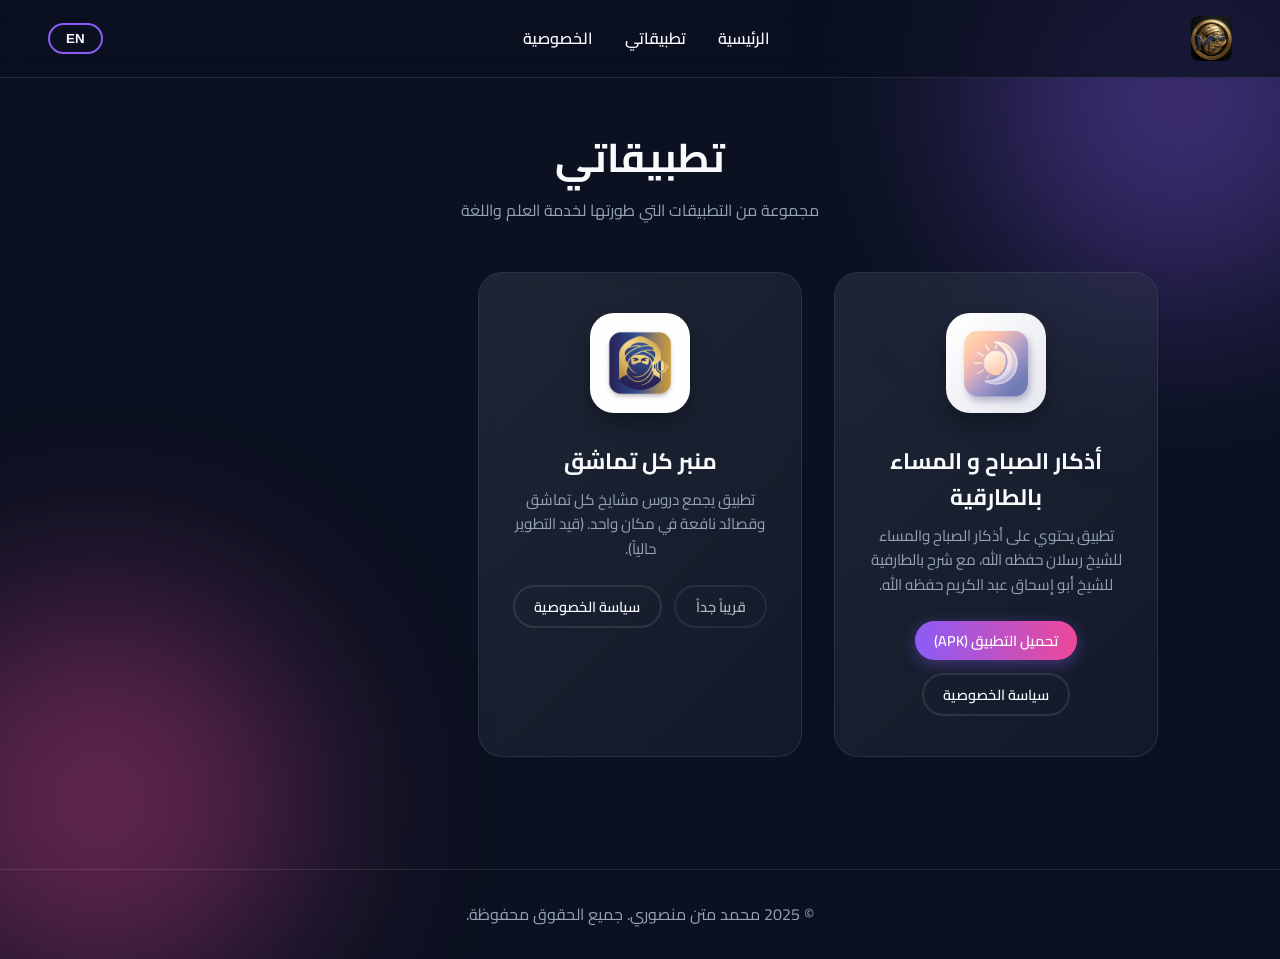
==== apps.html @ 21610032 "Update apps.html" ====
<!DOCTYPE html>
<html lang="ar" dir="rtl">
<head>
  <meta charset="UTF-8">
  <meta name="viewport" content="width=device-width, initial-scale=1.0">
  <title>تطبيقاتي | محمد منصوري</title>
  <link rel="icon" type="image/png" href="logo.png">
  <link rel="stylesheet" href="css/style.css">
</head>
<body>

  <nav class="navbar">
    <a href="index.html" class="logo">
      <img src="logo.png" alt="شعار محمد منصوري" style="height: 45px; width: auto; border-radius: 8px;">
    </a>
    <ul class="nav-links">
      <li><a href="index.html" data-ar="الرئيسية" data-en="Home">الرئيسية</a></li>
      <li><a href="apps.html" data-ar="تطبيقاتي" data-en="My Apps">تطبيقاتي</a></li>
      <li><a href="privacy.html" data-ar="الخصوصية" data-en="Privacy">الخصوصية</a></li>
    </ul>
    <button id="langBtn" class="lang-btn">EN</button>
  </nav>

  <section class="section">
    <h1 class="page-title" data-ar="تطبيقاتي" data-en="My Apps">تطبيقاتي</h1>
    <p class="page-subtitle" data-ar="مجموعة من التطبيقات التي طورتها لخدمة العلم واللغة" data-en="A collection of apps I've built to serve knowledge and language">
      مجموعة من التطبيقات التي طورتها لخدمة العلم واللغة
    </p>

    <div class="apps-grid">

      <!-- التطبيق الأول: أذكار الصباح والمساء -->
      <div class="app-card">
        <img src="athkar.png" alt="أذكار الصباح والمساء" class="app-icon">
        <h3 data-ar="أذكار الصباح و المساء بالطارقية" data-en="Morning & Evening Adhkar (Tarqi)">أذكار الصباح و المساء بالطارقية</h3>
        <p data-ar="تطبيق يحتوي على أذكار الصباح والمساء للشيخ رسلان حفظه الله، مع شرح بالطارفية للشيخ أبو إسحاق عبد الكريم حفظه الله." 
           data-en="App featuring Morning & Evening Adhkar by Sheikh Raslan (may Allah preserve him), with Tarqi explanation by Sheikh Abu Ishaq Abdul Karim (may Allah preserve him).">
           تطبيق يحتوي على أذكار الصباح والمساء للشيخ رسلان حفظه الله، مع شرح بالطارفية للشيخ أبو إسحاق عبد الكريم حفظه الله.
        </p>
        <div class="app-links">
          <!-- ⚠️ ضع رابط تحميل الـ APK هنا بدلاً من علامة # -->
          <a href="https://drive.google.com/file/d/16GM3_fDVfsERmucvInl0demJYRujtEMw/view?usp=sharing" class="btn btn-primary btn-small" data-ar="تحميل التطبيق (APK)" data-en="Download App (APK)">تحميل التطبيق (APK)</a>
          <a href="privacy-app1.html" class="btn btn-outline btn-small" data-ar="سياسة الخصوصية" data-en="Privacy Policy">سياسة الخصوصية</a>
        </div>
      </div>

      <!-- التطبيق الثاني: منبر كل تماشق -->
      <div class="app-card">
        <img src="minbar.png" alt="منبر كل تماشق" class="app-icon">
        <h3 data-ar="منبر كل تماشق" data-en="Minbar Koul Tamasheq">منبر كل تماشق</h3>
        <p data-ar="تطبيق يجمع دروس مشايخ كل تماشق وقصائد نافعة في مكان واحد. (قيد التطوير حالياً)." 
           data-en="An app that gathers lessons from Tamasheq scholars and beneficial poems in one place. (Currently under development).">
           تطبيق يجمع دروس مشايخ كل تماشق وقصائد نافعة في مكان واحد. (قيد التطوير حالياً).
        </p>
        <div class="app-links">
          <span class="btn btn-outline btn-small" style="cursor: not-allowed; opacity: 0.7;" data-ar="قريباً جداً" data-en="Coming Soon">قريباً جداً</span>
          <a href="privacy-app2.html" class="btn btn-outline btn-small" data-ar="سياسة الخصوصية" data-en="Privacy Policy">سياسة الخصوصية</a>
        </div>
      </div>

    </div>
  </section>

  <footer class="footer">
    <p data-ar="© 2025 محمد متن منصوري. جميع الحقوق محفوظة." data-en="© 2025 Mohamed Maten Mansouri. All rights reserved.">© 2025 محمد متن منصوري. جميع الحقوق محفوظة.</p>
  </footer>

  <script src="js/main.js"></script>
</body>
</html>
---- css/style.css ----
@import url('https://fonts.googleapis.com/css2?family=Cairo:wght@400;600;800&family=Outfit:wght@400;600;800&display=swap');

* {
  margin: 0;
  padding: 0;
  box-sizing: border-box;
}

:root {
  --bg-color: #0b1120;
  --text-main: #f8fafc;
  --text-muted: #94a3b8;
  --primary: #8b5cf6;
  --primary-hover: #7c3aed;
  --secondary: #ec4899;
  --card-bg: rgba(30, 41, 59, 0.4);
  --card-border: rgba(255, 255, 255, 0.1);
}

body {
  background-color: var(--bg-color);
  color: var(--text-main);
  font-family: 'Outfit', 'Cairo', sans-serif;
  line-height: 1.6;
  min-height: 100vh;
  overflow-x: hidden;
  position: relative;
}

/* إضاءات الخلفية */
body::before, body::after {
  content: '';
  position: fixed;
  width: 400px;
  height: 400px;
  border-radius: 50%;
  filter: blur(100px);
  z-index: -1;
  opacity: 0.4;
}
body::before {
  top: -100px;
  right: -100px;
  background: var(--primary);
}
body::after {
  bottom: -100px;
  left: -100px;
  background: var(--secondary);
}

/* ===== شريط التنقل (زجاجي) ===== */
.navbar {
  display: flex;
  justify-content: space-between;
  align-items: center;
  padding: 1rem 3rem;
  background: rgba(11, 17, 32, 0.7);
  backdrop-filter: blur(12px);
  -webkit-backdrop-filter: blur(12px);
  border-bottom: 1px solid var(--card-border);
  position: sticky;
  top: 0;
  z-index: 100;
}

.logo {
  display: flex;
  align-items: center;
  text-decoration: none;
}

.nav-links {
  display: flex;
  gap: 2rem;
  list-style: none;
}

.nav-links a {
  text-decoration: none;
  color: var(--text-main);
  font-weight: 600;
  transition: color 0.3s;
  font-family: 'Cairo', sans-serif;
}

.nav-links a:hover {
  color: var(--primary);
}

.lang-btn {
  background: transparent;
  color: var(--text-main);
  border: 2px solid var(--primary);
  padding: 0.4rem 1rem;
  border-radius: 50px;
  cursor: pointer;
  font-weight: 600;
  transition: all 0.3s;
}

.lang-btn:hover {
  background: var(--primary);
  box-shadow: 0 0 15px rgba(139, 92, 246, 0.5);
}

/* ===== القسم الرئيسي ===== */
.hero {
  text-align: center;
  padding: 6rem 2rem;
  max-width: 900px;
  margin: 0 auto;
  animation: fadeIn 1s ease-out;
}

.avatar {
  width: 180px;
  height: 180px;
  object-fit: cover;
  border-radius: 30px;
  background: var(--bg-color);
  border: 4px solid transparent;
  background: linear-gradient(var(--bg-color), var(--bg-color)) padding-box,
              linear-gradient(to right, var(--primary), var(--secondary)) border-box;
  margin-bottom: 2rem;
  box-shadow: 0 0 30px rgba(139, 92, 246, 0.3);
}

.hero h1 {
  font-size: 3rem;
  font-weight: 800;
  margin-bottom: 1rem;
  font-family: 'Cairo', sans-serif;
}

.hero p {
  font-size: 1.2rem;
  color: var(--text-muted);
  margin-bottom: 2.5rem;
  font-family: 'Cairo', sans-serif;
}

.hero-buttons {
  display: flex;
  gap: 1rem;
  justify-content: center;
  flex-wrap: wrap;
}

/* ===== الأزرار ===== */
.btn {
  display: inline-block;
  padding: 0.8rem 2rem;
  border-radius: 50px;
  text-decoration: none;
  font-weight: 600;
  transition: all 0.3s;
  cursor: pointer;
  border: none;
  font-family: 'Cairo', sans-serif;
}

.btn-primary {
  background: linear-gradient(to right, var(--primary), var(--secondary));
  color: white;
  box-shadow: 0 4px 15px rgba(139, 92, 246, 0.4);
}

.btn-primary:hover {
  transform: translateY(-3px) scale(1.05);
  box-shadow: 0 8px 25px rgba(139, 92, 246, 0.6);
}

.btn-outline {
  background: transparent;
  border: 2px solid var(--card-border);
  color: var(--text-main);
}

.btn-outline:hover {
  border-color: var(--primary);
  background: rgba(139, 92, 246, 0.1);
  transform: translateY(-3px);
}

/* ===== الأقسام ===== */
.section {
  max-width: 1100px;
  margin: 0 auto;
  padding: 3rem 2rem;
}

.section h2 {
  font-size: 2.2rem;
  margin-bottom: 1.5rem;
  font-family: 'Cairo', sans-serif;
  background: linear-gradient(to right, #fff, var(--text-muted));
  -webkit-background-clip: text;
  -webkit-text-fill-color: transparent;
}

.about-text {
  font-size: 1.1rem;
  color: var(--text-muted);
  max-width: 800px;
  font-family: 'Cairo', sans-serif;
}

.page-title {
  font-size: 2.5rem;
  margin-bottom: 0.5rem;
  font-family: 'Cairo', sans-serif;
  text-align: center;
}

.page-subtitle {
  color: var(--text-muted);
  text-align: center;
  margin-bottom: 3rem;
  font-family: 'Cairo', sans-serif;
}

/* ===== شبكة التطبيقات (زجاجية) ===== */
.apps-grid {
  display: grid;
  grid-template-columns: repeat(auto-fill, minmax(300px, 1fr));
  gap: 2rem;
}

.app-card {
  background: var(--card-bg);
  backdrop-filter: blur(10px);
  -webkit-backdrop-filter: blur(10px);
  border: 1px solid var(--card-border);
  border-radius: 24px;
  padding: 2.5rem 2rem;
  text-align: center;
  transition: all 0.4s ease;
  position: relative;
  overflow: hidden;
}

.app-card::before {
  content: "";
  position: absolute;
  top: 0; left: 0; width: 100%; height: 100%;
  background: linear-gradient(135deg, rgba(255,255,255,0.05) 0%, rgba(255,255,255,0) 100%);
  z-index: 0;
}

.app-card:hover {
  transform: translateY(-10px);
  border-color: var(--primary);
  box-shadow: 0 20px 40px rgba(0, 0, 0, 0.4), 0 0 20px rgba(139, 92, 246, 0.2);
}

.app-icon {
  width: 100px;
  height: 100px;
  border-radius: 24px;
  object-fit: cover;
  margin-bottom: 1.5rem;
  z-index: 1;
  position: relative;
  box-shadow: 0 10px 20px rgba(0,0,0,0.3);
}

.app-card h3 {
  font-size: 1.4rem;
  margin-bottom: 0.5rem;
  z-index: 1;
  position: relative;
  font-family: 'Cairo', sans-serif;
}

.app-card p {
  color: var(--text-muted);
  margin-bottom: 1.5rem;
  font-size: 0.95rem;
  z-index: 1;
  position: relative;
  font-family: 'Cairo', sans-serif;
}

.app-links {
  display: flex;
  gap: 0.8rem;
  justify-content: center;
  flex-wrap: wrap;
  z-index: 1;
  position: relative;
}

.btn-small {
  padding: 0.5rem 1.2rem;
  font-size: 0.9rem;
}

/* ===== محتوى الخصوصية ===== */
.privacy-content {
  background: var(--card-bg);
  backdrop-filter: blur(10px);
  padding: 3rem;
  border-radius: 24px;
  border: 1px solid var(--card-border);
  font-family: 'Cairo', sans-serif;
}

.privacy-content h3 {
  color: var(--primary);
  margin: 2rem 0 0.8rem;
  font-size: 1.3rem;
}

.privacy-content p {
  color: var(--text-muted);
  margin-bottom: 1rem;
}

.privacy-content a {
  color: var(--secondary);
  text-decoration: none;
}

.privacy-content a:hover {
  text-decoration: underline;
}

/* ===== الفوتر ===== */
.footer {
  text-align: center;
  padding: 2rem;
  color: var(--text-muted);
  border-top: 1px solid var(--card-border);
  margin-top: 4rem;
  font-family: 'Cairo', sans-serif;
}

@keyframes fadeIn {
  from { opacity: 0; transform: translateY(20px); }
  to { opacity: 1; transform: translateY(0); }
}

/* ===== الجوال ===== */
@media (max-width: 768px) {
  .navbar {
    padding: 1rem;
    flex-wrap: wrap;
    gap: 1rem;
  }
  .hero h1 {
    font-size: 2.2rem;
  }
  .section {
    padding: 2rem 1rem;
  }
  .privacy-content {
    padding: 1.5rem;
  }
}
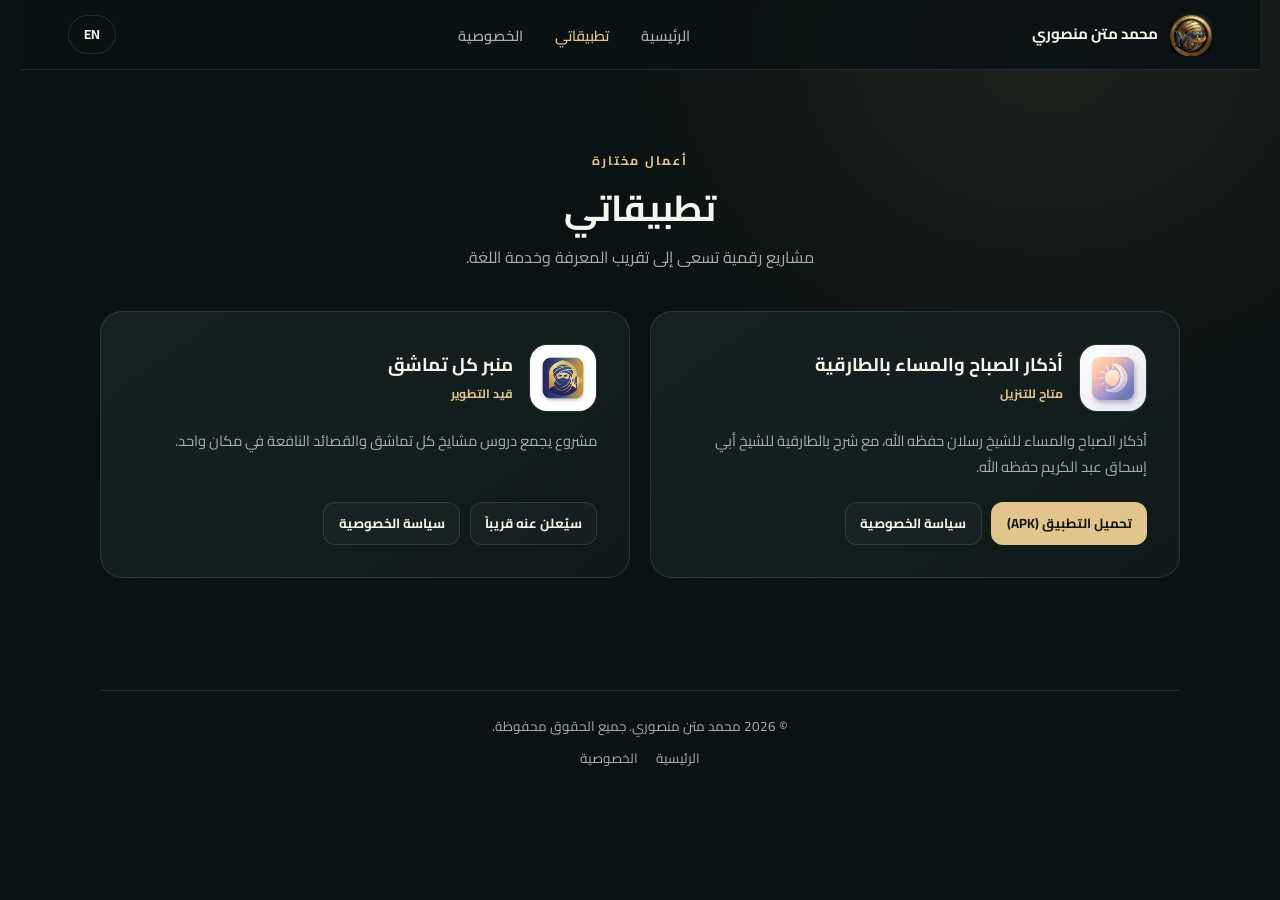
==== commit 176440b7: "Polish personal portfolio site" ====
--- a/apps.html
+++ b/apps.html
@@ -2,69 +2,65 @@
 <html lang="ar" dir="rtl">
 <head>
   <meta charset="UTF-8">
-  <meta name="viewport" content="width=device-width, initial-scale=1.0">
-  <title>تطبيقاتي | محمد منصوري</title>
+  <meta name="viewport" content="width=device-width, initial-scale=1">
+  <meta name="theme-color" content="#0b1213">
+  <meta name="description" content="تعرّف على تطبيقات محمد متن منصوري لخدمة اللغة الطارقية والعلوم الشرعية.">
+  <title data-ar="تطبيقاتي | محمد متن منصوري" data-en="My apps | Mohamed Maten Mansouri">تطبيقاتي | محمد متن منصوري</title>
   <link rel="icon" type="image/png" href="logo.png">
   <link rel="stylesheet" href="css/style.css">
 </head>
 <body>
-
-  <nav class="navbar">
-    <a href="index.html" class="logo">
-      <img src="logo.png" alt="شعار محمد منصوري" style="height: 45px; width: auto; border-radius: 8px;">
-    </a>
+  <a class="skip-link" href="#main" data-ar="انتقل إلى المحتوى" data-en="Skip to content">انتقل إلى المحتوى</a>
+  <nav class="navbar" aria-label="التنقل الرئيسي" data-ar-label="التنقل الرئيسي" data-en-label="Main navigation">
+    <a href="index.html" class="logo" aria-label="محمد متن منصوري — الرئيسية"><img src="logo.png" alt=""><span class="brand-name">محمد متن منصوري</span></a>
     <ul class="nav-links">
       <li><a href="index.html" data-ar="الرئيسية" data-en="Home">الرئيسية</a></li>
-      <li><a href="apps.html" data-ar="تطبيقاتي" data-en="My Apps">تطبيقاتي</a></li>
+      <li><a href="apps.html" aria-current="page" data-ar="تطبيقاتي" data-en="My apps">تطبيقاتي</a></li>
       <li><a href="privacy.html" data-ar="الخصوصية" data-en="Privacy">الخصوصية</a></li>
     </ul>
-    <button id="langBtn" class="lang-btn">EN</button>
+    <button id="langBtn" class="lang-btn" type="button" aria-label="Switch language">EN</button>
   </nav>
-
-  <section class="section">
-    <h1 class="page-title" data-ar="تطبيقاتي" data-en="My Apps">تطبيقاتي</h1>
-    <p class="page-subtitle" data-ar="مجموعة من التطبيقات التي طورتها لخدمة العلم واللغة" data-en="A collection of apps I've built to serve knowledge and language">
-      مجموعة من التطبيقات التي طورتها لخدمة العلم واللغة
-    </p>
+  <main id="main" class="section section-top">
+    <p class="eyebrow centered" data-ar="أعمال مختارة" data-en="Selected work">أعمال مختارة</p>
+    <h1 class="page-title" data-ar="تطبيقاتي" data-en="My apps">تطبيقاتي</h1>
+    <p class="page-subtitle" data-ar="مشاريع رقمية تسعى إلى تقريب المعرفة وخدمة اللغة." data-en="Digital projects bringing knowledge closer and serving language.">مشاريع رقمية تسعى إلى تقريب المعرفة وخدمة اللغة.</p>
 
     <div class="apps-grid">
+      <article class="app-card">
+        <div class="app-card-top">
+          <img src="athkar.png" alt="" class="app-icon">
+          <div>
+            <h2 data-ar="أذكار الصباح والمساء بالطارقية" data-en="Morning & evening adhkar in Tamasheq">أذكار الصباح والمساء بالطارقية</h2>
+            <span class="app-status" data-ar="متاح للتنزيل" data-en="Available to download">متاح للتنزيل</span>
+          </div>
+        </div>
+        <p data-ar="أذكار الصباح والمساء للشيخ رسلان حفظه الله، مع شرح بالطارقية للشيخ أبي إسحاق عبد الكريم حفظه الله." data-en="Morning and evening adhkar by Sheikh Raslan, with a Tamasheq explanation by Sheikh Abu Ishaq Abdul Karim.">أذكار الصباح والمساء للشيخ رسلان حفظه الله، مع شرح بالطارقية للشيخ أبي إسحاق عبد الكريم حفظه الله.</p>
+        <div class="app-links">
+          <a href="https://drive.google.com/file/d/16GM3_fDVfsERmucvInl0demJYRujtEMw/view?usp=sharing" target="_blank" rel="noopener noreferrer" class="btn btn-primary btn-small" data-ar="تحميل التطبيق (APK)" data-en="Download app (APK)">تحميل التطبيق (APK)</a>
+          <a href="privacy.html" class="btn btn-outline btn-small" data-ar="سياسة الخصوصية" data-en="Privacy policy">سياسة الخصوصية</a>
+        </div>
+      </article>
 
-      <!-- التطبيق الأول: أذكار الصباح والمساء -->
-      <div class="app-card">
-        <img src="athkar.png" alt="أذكار الصباح والمساء" class="app-icon">
-        <h3 data-ar="أذكار الصباح و المساء بالطارقية" data-en="Morning & Evening Adhkar (Tarqi)">أذكار الصباح و المساء بالطارقية</h3>
-        <p data-ar="تطبيق يحتوي على أذكار الصباح والمساء للشيخ رسلان حفظه الله، مع شرح بالطارفية للشيخ أبو إسحاق عبد الكريم حفظه الله." 
-           data-en="App featuring Morning & Evening Adhkar by Sheikh Raslan (may Allah preserve him), with Tarqi explanation by Sheikh Abu Ishaq Abdul Karim (may Allah preserve him).">
-           تطبيق يحتوي على أذكار الصباح والمساء للشيخ رسلان حفظه الله، مع شرح بالطارفية للشيخ أبو إسحاق عبد الكريم حفظه الله.
-        </p>
+      <article class="app-card">
+        <div class="app-card-top">
+          <img src="minbar.png" alt="" class="app-icon">
+          <div>
+            <h2 data-ar="منبر كل تماشق" data-en="Minbar Koul Tamasheq">منبر كل تماشق</h2>
+            <span class="app-status" data-ar="قيد التطوير" data-en="In development">قيد التطوير</span>
+          </div>
+        </div>
+        <p data-ar="مشروع يجمع دروس مشايخ كل تماشق والقصائد النافعة في مكان واحد." data-en="A project bringing together lessons from Tamasheq scholars and beneficial poetry in one place.">مشروع يجمع دروس مشايخ كل تماشق والقصائد النافعة في مكان واحد.</p>
         <div class="app-links">
-          <!-- ⚠️ ضع رابط تحميل الـ APK هنا بدلاً من علامة # -->
-          <a href="https://drive.google.com/file/d/16GM3_fDVfsERmucvInl0demJYRujtEMw/view?usp=sharing" class="btn btn-primary btn-small" data-ar="تحميل التطبيق (APK)" data-en="Download App (APK)">تحميل التطبيق (APK)</a>
-          <a href="privacy-app1.html" class="btn btn-outline btn-small" data-ar="سياسة الخصوصية" data-en="Privacy Policy">سياسة الخصوصية</a>
+          <span class="btn btn-outline btn-small" aria-disabled="true" data-ar="سيُعلن عنه قريباً" data-en="Coming soon">سيُعلن عنه قريباً</span>
+          <a href="privacy.html" class="btn btn-outline btn-small" data-ar="سياسة الخصوصية" data-en="Privacy policy">سياسة الخصوصية</a>
         </div>
-      </div>
-
-      <!-- التطبيق الثاني: منبر كل تماشق -->
-      <div class="app-card">
-        <img src="minbar.png" alt="منبر كل تماشق" class="app-icon">
-        <h3 data-ar="منبر كل تماشق" data-en="Minbar Koul Tamasheq">منبر كل تماشق</h3>
-        <p data-ar="تطبيق يجمع دروس مشايخ كل تماشق وقصائد نافعة في مكان واحد. (قيد التطوير حالياً)." 
-           data-en="An app that gathers lessons from Tamasheq scholars and beneficial poems in one place. (Currently under development).">
-           تطبيق يجمع دروس مشايخ كل تماشق وقصائد نافعة في مكان واحد. (قيد التطوير حالياً).
-        </p>
-        <div class="app-links">
-          <span class="btn btn-outline btn-small" style="cursor: not-allowed; opacity: 0.7;" data-ar="قريباً جداً" data-en="Coming Soon">قريباً جداً</span>
-          <a href="privacy-app2.html" class="btn btn-outline btn-small" data-ar="سياسة الخصوصية" data-en="Privacy Policy">سياسة الخصوصية</a>
-        </div>
-      </div>
-
+      </article>
     </div>
-  </section>
-
+  </main>
   <footer class="footer">
-    <p data-ar="© 2025 محمد متن منصوري. جميع الحقوق محفوظة." data-en="© 2025 Mohamed Maten Mansouri. All rights reserved.">© 2025 محمد متن منصوري. جميع الحقوق محفوظة.</p>
+    <p>© <span class="current-year">2026</span> <span data-ar="محمد متن منصوري. جميع الحقوق محفوظة." data-en="Mohamed Maten Mansouri. All rights reserved.">محمد متن منصوري. جميع الحقوق محفوظة.</span></p>
+    <div class="footer-links"><a href="index.html" data-ar="الرئيسية" data-en="Home">الرئيسية</a><a href="privacy.html" data-ar="الخصوصية" data-en="Privacy">الخصوصية</a></div>
   </footer>
-
   <script src="js/main.js"></script>
 </body>
 </html>
--- a/css/style.css
+++ b/css/style.css
@@ -1,360 +1,111 @@
-@import url('https://fonts.googleapis.com/css2?family=Cairo:wght@400;600;800&family=Outfit:wght@400;600;800&display=swap');
+@import url('https://fonts.googleapis.com/css2?family=Cairo:wght@400;500;600;700;800&family=Outfit:wght@400;500;600;700;800&display=swap');
 
-* {
-  margin: 0;
-  padding: 0;
-  box-sizing: border-box;
+:root {
+  color-scheme: dark;
+  --bg: #0b1213;
+  --surface: #111b1b;
+  --surface-raised: #172322;
+  --text: #f4f5ed;
+  --muted: #a2b2ad;
+  --accent: #c5a56a;
+  --accent-light: #e2c58e;
+  --line: rgba(222, 232, 222, .12);
+  --content: 1080px;
+  --radius: 22px;
 }
 
-:root {
-  --bg-color: #0b1120;
-  --text-main: #f8fafc;
-  --text-muted: #94a3b8;
-  --primary: #8b5cf6;
-  --primary-hover: #7c3aed;
-  --secondary: #ec4899;
-  --card-bg: rgba(30, 41, 59, 0.4);
-  --card-border: rgba(255, 255, 255, 0.1);
+* { box-sizing: border-box; }
+html { scroll-behavior: smooth; scroll-padding-top: 100px; }
+body {
+  margin: 0;
+  min-height: 100vh;
+  color: var(--text);
+  background: radial-gradient(ellipse at 82% 6%, rgba(197,165,106,.10), transparent 29rem), var(--bg);
+  font-family: 'Outfit', 'Cairo', sans-serif;
+  line-height: 1.75;
+  -webkit-font-smoothing: antialiased;
 }
+body:lang(ar) { font-family: 'Cairo', 'Outfit', sans-serif; }
+a { color: inherit; }
+a:focus-visible, button:focus-visible { outline: 3px solid var(--accent-light); outline-offset: 4px; }
+.skip-link { position: absolute; inset-block-start: -100px; inset-inline-start: 1rem; z-index: 200; padding: .7rem 1rem; background: var(--accent); color: #111; border-radius: 8px; }
+.skip-link:focus { inset-block-start: 1rem; }
 
-body {
-  background-color: var(--bg-color);
-  color: var(--text-main);
-  font-family: 'Outfit', 'Cairo', sans-serif;
-  line-height: 1.6;
-  min-height: 100vh;
-  overflow-x: hidden;
-  position: relative;
+.navbar {
+  position: sticky; inset-block-start: 0; z-index: 100;
+  display: flex; align-items: center; justify-content: space-between; gap: 1.5rem;
+  max-width: 1240px; margin: 0 auto; padding: .85rem clamp(1rem, 4vw, 3rem);
+  background: rgba(11,18,19,.88); border-bottom: 1px solid var(--line);
+  backdrop-filter: blur(18px); -webkit-backdrop-filter: blur(18px);
 }
+.logo { display: inline-flex; align-items: center; gap: .75rem; text-decoration: none; min-width: max-content; }
+.logo img { width: 42px; height: 42px; object-fit: cover; border-radius: 12px; }
+.brand-name { font-size: .94rem; font-weight: 700; line-height: 1.35; }
+.nav-links { display: flex; align-items: center; gap: clamp(.65rem, 2.5vw, 2rem); padding: 0; margin: 0; list-style: none; }
+.nav-links a { color: var(--muted); font-size: .91rem; font-weight: 600; text-decoration: none; transition: color .2s ease; }
+.nav-links a:hover, .nav-links a[aria-current="page"] { color: var(--accent-light); }
+.lang-btn { flex: 0 0 auto; min-width: 48px; padding: .45rem .8rem; border: 1px solid var(--line); border-radius: 999px; color: var(--text); background: transparent; font: inherit; font-size: .82rem; font-weight: 700; cursor: pointer; transition: border-color .2s, background .2s; }
+.lang-btn:hover { border-color: var(--accent); background: rgba(197,165,106,.1); }
 
-/* إضاءات الخلفية */
-body::before, body::after {
-  content: '';
-  position: fixed;
-  width: 400px;
-  height: 400px;
-  border-radius: 50%;
-  filter: blur(100px);
-  z-index: -1;
-  opacity: 0.4;
+.hero { position: relative; max-width: var(--content); min-height: 570px; margin: auto; padding: clamp(5rem, 11vw, 8.5rem) 1.5rem 5rem; text-align: center; display: flex; flex-direction: column; align-items: center; justify-content: center; animation: rise-in .7s ease both; }
+.hero::before { content: ''; position: absolute; inset: 13% 20% auto; height: 300px; z-index: -1; background: radial-gradient(ellipse, rgba(197,165,106,.12), transparent 68%); pointer-events: none; }
+.avatar { width: 116px; height: 116px; object-fit: cover; border: 1px solid rgba(226,197,142,.5); border-radius: 32px; box-shadow: 0 16px 50px rgba(0,0,0,.3); margin-bottom: 1.6rem; }
+.eyebrow { margin: 0 0 .65rem; color: var(--accent-light); font-size: .78rem; font-weight: 700; letter-spacing: .16em; text-transform: uppercase; }
+.centered { text-align: center; }
+.hero h1 { max-width: 850px; margin: 0; font-family: 'Cairo', sans-serif; font-size: clamp(2.1rem, 5.4vw, 4.2rem); line-height: 1.35; letter-spacing: -.035em; }
+.hero > p:not(.eyebrow) { max-width: 650px; margin: 1rem auto 0; color: var(--muted); font-size: clamp(1rem, 2vw, 1.16rem); }
+.hero-buttons { display: flex; justify-content: center; flex-wrap: wrap; gap: .8rem; margin-top: 2rem; }
+.btn { display: inline-flex; min-height: 48px; align-items: center; justify-content: center; gap: .5rem; padding: .7rem 1.25rem; border: 1px solid transparent; border-radius: 12px; font-family: inherit; font-size: .92rem; font-weight: 700; text-decoration: none; transition: transform .2s ease, background .2s ease, border-color .2s ease; }
+.btn:hover { transform: translateY(-2px); }
+.btn-primary { color: #151612; background: var(--accent-light); }
+.btn-primary:hover { background: #efd9aa; }
+.btn-outline { color: var(--text); border-color: var(--line); background: rgba(255,255,255,.025); }
+.btn-outline:hover { border-color: rgba(226,197,142,.55); background: rgba(197,165,106,.08); }
+.btn-small { min-height: 42px; padding: .55rem .9rem; font-size: .83rem; }
+
+.section { width: min(100% - 3rem, var(--content)); margin: 0 auto; padding: 3rem 0; }
+.section-heading { margin-bottom: 1.5rem; }
+.section h2, .page-title { margin: 0; font-family: 'Cairo', sans-serif; font-size: clamp(1.65rem, 3vw, 2.25rem); line-height: 1.45; }
+.section-intro, .page-subtitle { max-width: 650px; margin: .45rem 0 0; color: var(--muted); }
+.about-panel { display: grid; grid-template-columns: minmax(0, 1.6fr) minmax(220px, .8fr); gap: 2rem; align-items: center; padding: clamp(1.5rem, 4vw, 2.5rem); border: 1px solid var(--line); border-radius: var(--radius); background: linear-gradient(130deg, rgba(23,35,34,.95), rgba(17,27,27,.78)); }
+.about-text { margin: 0; color: var(--muted); font-size: 1rem; }
+.about-note { padding-inline-start: 1.1rem; border-inline-start: 2px solid var(--accent); color: var(--text); font-size: .94rem; }
+.social-link { margin-top: 1.25rem; }
+.section-top { padding-top: clamp(3rem, 7vw, 5rem); }
+.page-title { text-align: center; }
+.page-subtitle { margin: .55rem auto 2.5rem; text-align: center; }
+.apps-grid { display: grid; grid-template-columns: repeat(2, minmax(0, 1fr)); gap: 1.2rem; }
+.app-card { position: relative; display: flex; flex-direction: column; align-items: flex-start; padding: clamp(1.4rem, 3vw, 2rem); border: 1px solid var(--line); border-radius: var(--radius); background: linear-gradient(145deg, rgba(23,35,34,.95), rgba(17,27,27,.9)); transition: transform .25s ease, border-color .25s ease, box-shadow .25s ease; }
+.app-card:hover { transform: translateY(-4px); border-color: rgba(226,197,142,.42); box-shadow: 0 20px 55px rgba(0,0,0,.2); }
+.app-card-top { display: flex; align-items: center; gap: 1rem; margin-bottom: 1rem; }
+.app-icon { width: 68px; height: 68px; flex: 0 0 auto; border: 1px solid var(--line); border-radius: 18px; object-fit: cover; }
+.app-card h2 { margin: 0; font-family: 'Cairo', sans-serif; font-size: 1.15rem; line-height: 1.5; }
+.app-status { display: inline-block; margin-top: .3rem; color: var(--accent-light); font-size: .76rem; font-weight: 700; }
+.app-card > p { flex: 1; margin: 0 0 1.4rem; color: var(--muted); font-size: .92rem; }
+.app-links { display: flex; flex-wrap: wrap; gap: .6rem; }
+
+.privacy-content { padding: clamp(1.5rem, 4vw, 2.5rem); border: 1px solid var(--line); border-radius: var(--radius); background: var(--surface); }
+.privacy-content h2 { margin: 1.8rem 0 .35rem; color: var(--accent-light); font-family: 'Cairo', sans-serif; font-size: 1.12rem; }
+.privacy-content h2:first-child { margin-top: 0; }
+.privacy-content p { margin: 0 0 .8rem; color: var(--muted); }
+.privacy-content a { color: var(--accent-light); text-underline-offset: 3px; }
+.footer { width: min(100% - 3rem, var(--content)); margin: 4rem auto 0; padding: 1.5rem 0 2rem; border-top: 1px solid var(--line); color: var(--muted); text-align: center; font-size: .84rem; }
+.footer p { margin: 0; }
+.footer-links { display: flex; justify-content: center; gap: 1.1rem; margin-top: .5rem; }
+.footer-links a { color: var(--muted); text-decoration: none; }
+.footer-links a:hover { color: var(--accent-light); }
+
+@keyframes rise-in { from { opacity: 0; transform: translateY(12px); } to { opacity: 1; transform: translateY(0); } }
+@media (max-width: 700px) {
+  .navbar { flex-wrap: wrap; gap: .6rem; padding: .75rem 1rem; }
+  .brand-name { display: none; }
+  .nav-links { order: 3; width: 100%; justify-content: center; gap: clamp(1rem, 7vw, 2.2rem); padding-top: .45rem; }
+  .nav-links a { font-size: .86rem; }
+  .hero { min-height: 0; padding: 4rem 1.25rem 3rem; }
+  .avatar { width: 96px; height: 96px; border-radius: 26px; }
+  .section { width: min(100% - 2rem, var(--content)); padding: 2.5rem 0; }
+  .about-panel { grid-template-columns: 1fr; gap: 1.1rem; }
+  .apps-grid { grid-template-columns: 1fr; }
+  .footer { width: min(100% - 2rem, var(--content)); }
 }
-body::before {
-  top: -100px;
-  right: -100px;
-  background: var(--primary);
-}
-body::after {
-  bottom: -100px;
-  left: -100px;
-  background: var(--secondary);
-}
-
-/* ===== شريط التنقل (زجاجي) ===== */
-.navbar {
-  display: flex;
-  justify-content: space-between;
-  align-items: center;
-  padding: 1rem 3rem;
-  background: rgba(11, 17, 32, 0.7);
-  backdrop-filter: blur(12px);
-  -webkit-backdrop-filter: blur(12px);
-  border-bottom: 1px solid var(--card-border);
-  position: sticky;
-  top: 0;
-  z-index: 100;
-}
-
-.logo {
-  display: flex;
-  align-items: center;
-  text-decoration: none;
-}
-
-.nav-links {
-  display: flex;
-  gap: 2rem;
-  list-style: none;
-}
-
-.nav-links a {
-  text-decoration: none;
-  color: var(--text-main);
-  font-weight: 600;
-  transition: color 0.3s;
-  font-family: 'Cairo', sans-serif;
-}
-
-.nav-links a:hover {
-  color: var(--primary);
-}
-
-.lang-btn {
-  background: transparent;
-  color: var(--text-main);
-  border: 2px solid var(--primary);
-  padding: 0.4rem 1rem;
-  border-radius: 50px;
-  cursor: pointer;
-  font-weight: 600;
-  transition: all 0.3s;
-}
-
-.lang-btn:hover {
-  background: var(--primary);
-  box-shadow: 0 0 15px rgba(139, 92, 246, 0.5);
-}
-
-/* ===== القسم الرئيسي ===== */
-.hero {
-  text-align: center;
-  padding: 6rem 2rem;
-  max-width: 900px;
-  margin: 0 auto;
-  animation: fadeIn 1s ease-out;
-}
-
-.avatar {
-  width: 180px;
-  height: 180px;
-  object-fit: cover;
-  border-radius: 30px;
-  background: var(--bg-color);
-  border: 4px solid transparent;
-  background: linear-gradient(var(--bg-color), var(--bg-color)) padding-box,
-              linear-gradient(to right, var(--primary), var(--secondary)) border-box;
-  margin-bottom: 2rem;
-  box-shadow: 0 0 30px rgba(139, 92, 246, 0.3);
-}
-
-.hero h1 {
-  font-size: 3rem;
-  font-weight: 800;
-  margin-bottom: 1rem;
-  font-family: 'Cairo', sans-serif;
-}
-
-.hero p {
-  font-size: 1.2rem;
-  color: var(--text-muted);
-  margin-bottom: 2.5rem;
-  font-family: 'Cairo', sans-serif;
-}
-
-.hero-buttons {
-  display: flex;
-  gap: 1rem;
-  justify-content: center;
-  flex-wrap: wrap;
-}
-
-/* ===== الأزرار ===== */
-.btn {
-  display: inline-block;
-  padding: 0.8rem 2rem;
-  border-radius: 50px;
-  text-decoration: none;
-  font-weight: 600;
-  transition: all 0.3s;
-  cursor: pointer;
-  border: none;
-  font-family: 'Cairo', sans-serif;
-}
-
-.btn-primary {
-  background: linear-gradient(to right, var(--primary), var(--secondary));
-  color: white;
-  box-shadow: 0 4px 15px rgba(139, 92, 246, 0.4);
-}
-
-.btn-primary:hover {
-  transform: translateY(-3px) scale(1.05);
-  box-shadow: 0 8px 25px rgba(139, 92, 246, 0.6);
-}
-
-.btn-outline {
-  background: transparent;
-  border: 2px solid var(--card-border);
-  color: var(--text-main);
-}
-
-.btn-outline:hover {
-  border-color: var(--primary);
-  background: rgba(139, 92, 246, 0.1);
-  transform: translateY(-3px);
-}
-
-/* ===== الأقسام ===== */
-.section {
-  max-width: 1100px;
-  margin: 0 auto;
-  padding: 3rem 2rem;
-}
-
-.section h2 {
-  font-size: 2.2rem;
-  margin-bottom: 1.5rem;
-  font-family: 'Cairo', sans-serif;
-  background: linear-gradient(to right, #fff, var(--text-muted));
-  -webkit-background-clip: text;
-  -webkit-text-fill-color: transparent;
-}
-
-.about-text {
-  font-size: 1.1rem;
-  color: var(--text-muted);
-  max-width: 800px;
-  font-family: 'Cairo', sans-serif;
-}
-
-.page-title {
-  font-size: 2.5rem;
-  margin-bottom: 0.5rem;
-  font-family: 'Cairo', sans-serif;
-  text-align: center;
-}
-
-.page-subtitle {
-  color: var(--text-muted);
-  text-align: center;
-  margin-bottom: 3rem;
-  font-family: 'Cairo', sans-serif;
-}
-
-/* ===== شبكة التطبيقات (زجاجية) ===== */
-.apps-grid {
-  display: grid;
-  grid-template-columns: repeat(auto-fill, minmax(300px, 1fr));
-  gap: 2rem;
-}
-
-.app-card {
-  background: var(--card-bg);
-  backdrop-filter: blur(10px);
-  -webkit-backdrop-filter: blur(10px);
-  border: 1px solid var(--card-border);
-  border-radius: 24px;
-  padding: 2.5rem 2rem;
-  text-align: center;
-  transition: all 0.4s ease;
-  position: relative;
-  overflow: hidden;
-}
-
-.app-card::before {
-  content: "";
-  position: absolute;
-  top: 0; left: 0; width: 100%; height: 100%;
-  background: linear-gradient(135deg, rgba(255,255,255,0.05) 0%, rgba(255,255,255,0) 100%);
-  z-index: 0;
-}
-
-.app-card:hover {
-  transform: translateY(-10px);
-  border-color: var(--primary);
-  box-shadow: 0 20px 40px rgba(0, 0, 0, 0.4), 0 0 20px rgba(139, 92, 246, 0.2);
-}
-
-.app-icon {
-  width: 100px;
-  height: 100px;
-  border-radius: 24px;
-  object-fit: cover;
-  margin-bottom: 1.5rem;
-  z-index: 1;
-  position: relative;
-  box-shadow: 0 10px 20px rgba(0,0,0,0.3);
-}
-
-.app-card h3 {
-  font-size: 1.4rem;
-  margin-bottom: 0.5rem;
-  z-index: 1;
-  position: relative;
-  font-family: 'Cairo', sans-serif;
-}
-
-.app-card p {
-  color: var(--text-muted);
-  margin-bottom: 1.5rem;
-  font-size: 0.95rem;
-  z-index: 1;
-  position: relative;
-  font-family: 'Cairo', sans-serif;
-}
-
-.app-links {
-  display: flex;
-  gap: 0.8rem;
-  justify-content: center;
-  flex-wrap: wrap;
-  z-index: 1;
-  position: relative;
-}
-
-.btn-small {
-  padding: 0.5rem 1.2rem;
-  font-size: 0.9rem;
-}
-
-/* ===== محتوى الخصوصية ===== */
-.privacy-content {
-  background: var(--card-bg);
-  backdrop-filter: blur(10px);
-  padding: 3rem;
-  border-radius: 24px;
-  border: 1px solid var(--card-border);
-  font-family: 'Cairo', sans-serif;
-}
-
-.privacy-content h3 {
-  color: var(--primary);
-  margin: 2rem 0 0.8rem;
-  font-size: 1.3rem;
-}
-
-.privacy-content p {
-  color: var(--text-muted);
-  margin-bottom: 1rem;
-}
-
-.privacy-content a {
-  color: var(--secondary);
-  text-decoration: none;
-}
-
-.privacy-content a:hover {
-  text-decoration: underline;
-}
-
-/* ===== الفوتر ===== */
-.footer {
-  text-align: center;
-  padding: 2rem;
-  color: var(--text-muted);
-  border-top: 1px solid var(--card-border);
-  margin-top: 4rem;
-  font-family: 'Cairo', sans-serif;
-}
-
-@keyframes fadeIn {
-  from { opacity: 0; transform: translateY(20px); }
-  to { opacity: 1; transform: translateY(0); }
-}
-
-/* ===== الجوال ===== */
-@media (max-width: 768px) {
-  .navbar {
-    padding: 1rem;
-    flex-wrap: wrap;
-    gap: 1rem;
-  }
-  .hero h1 {
-    font-size: 2.2rem;
-  }
-  .section {
-    padding: 2rem 1rem;
-  }
-  .privacy-content {
-    padding: 1.5rem;
-  }
-}
+@media (prefers-reduced-motion: reduce) { *, *::before, *::after { scroll-behavior: auto !important; animation-duration: .01ms !important; animation-iteration-count: 1 !important; transition-duration: .01ms !important; } }
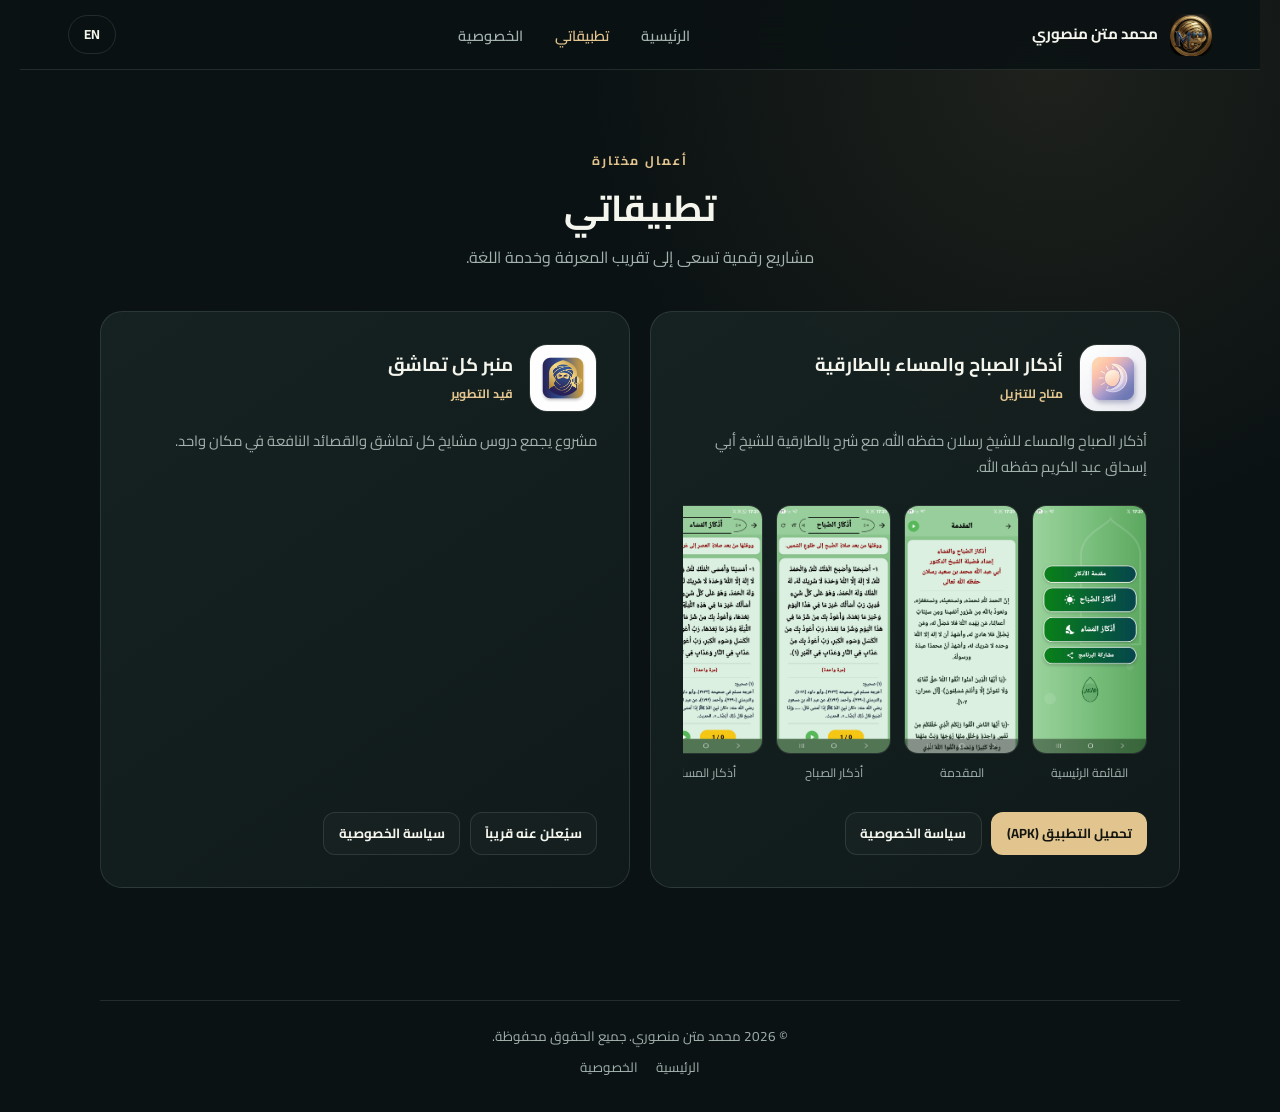
==== commit 1478a0c4: "Add adhkar app screenshots to portfolio" ====
--- a/apps.html
+++ b/apps.html
@@ -35,6 +35,24 @@
           </div>
         </div>
         <p data-ar="أذكار الصباح والمساء للشيخ رسلان حفظه الله، مع شرح بالطارقية للشيخ أبي إسحاق عبد الكريم حفظه الله." data-en="Morning and evening adhkar by Sheikh Raslan, with a Tamasheq explanation by Sheikh Abu Ishaq Abdul Karim.">أذكار الصباح والمساء للشيخ رسلان حفظه الله، مع شرح بالطارقية للشيخ أبي إسحاق عبد الكريم حفظه الله.</p>
+        <div class="app-gallery" data-ar-label="لقطات من تطبيق الأذكار" data-en-label="Screenshots from the adhkar app">
+          <figure class="app-screenshot">
+            <img src="images/adhkar-menu.jpg" alt="القائمة الرئيسية لتطبيق الأذكار" data-ar-alt="القائمة الرئيسية لتطبيق الأذكار" data-en-alt="The adhkar app main menu" loading="lazy" decoding="async">
+            <figcaption data-ar="القائمة الرئيسية" data-en="Main menu">القائمة الرئيسية</figcaption>
+          </figure>
+          <figure class="app-screenshot">
+            <img src="images/adhkar-intro.jpg" alt="مقدمة تطبيق الأذكار" data-ar-alt="مقدمة تطبيق الأذكار" data-en-alt="Introduction to the adhkar app" loading="lazy" decoding="async">
+            <figcaption data-ar="المقدمة" data-en="Introduction">المقدمة</figcaption>
+          </figure>
+          <figure class="app-screenshot">
+            <img src="images/adhkar-morning.jpg" alt="صفحة أذكار الصباح في التطبيق" data-ar-alt="صفحة أذكار الصباح في التطبيق" data-en-alt="Morning adhkar screen in the app" loading="lazy" decoding="async">
+            <figcaption data-ar="أذكار الصباح" data-en="Morning adhkar">أذكار الصباح</figcaption>
+          </figure>
+          <figure class="app-screenshot">
+            <img src="images/adhkar-evening.jpg" alt="صفحة أذكار المساء في التطبيق" data-ar-alt="صفحة أذكار المساء في التطبيق" data-en-alt="Evening adhkar screen in the app" loading="lazy" decoding="async">
+            <figcaption data-ar="أذكار المساء" data-en="Evening adhkar">أذكار المساء</figcaption>
+          </figure>
+        </div>
         <div class="app-links">
           <a href="https://drive.google.com/file/d/16GM3_fDVfsERmucvInl0demJYRujtEMw/view?usp=sharing" target="_blank" rel="noopener noreferrer" class="btn btn-primary btn-small" data-ar="تحميل التطبيق (APK)" data-en="Download app (APK)">تحميل التطبيق (APK)</a>
           <a href="privacy.html" class="btn btn-outline btn-small" data-ar="سياسة الخصوصية" data-en="Privacy policy">سياسة الخصوصية</a>
--- a/css/style.css
+++ b/css/style.css
@@ -83,6 +83,10 @@
 .app-status { display: inline-block; margin-top: .3rem; color: var(--accent-light); font-size: .76rem; font-weight: 700; }
 .app-card > p { flex: 1; margin: 0 0 1.4rem; color: var(--muted); font-size: .92rem; }
 .app-links { display: flex; flex-wrap: wrap; gap: .6rem; }
+.app-gallery { display: flex; width: 100%; gap: .8rem; overflow-x: auto; padding: .15rem .1rem .8rem; margin: 0 0 1rem; scroll-snap-type: x mandatory; scrollbar-color: rgba(226,197,142,.45) transparent; }
+.app-screenshot { flex: 0 0 clamp(112px, 25%, 146px); margin: 0; scroll-snap-align: start; }
+.app-screenshot img { display: block; width: 100%; aspect-ratio: 9 / 19.5; object-fit: cover; border: 1px solid var(--line); border-radius: 14px; background: var(--surface); }
+.app-screenshot figcaption { margin-top: .45rem; color: var(--muted); font-size: .76rem; text-align: center; }
 
 .privacy-content { padding: clamp(1.5rem, 4vw, 2.5rem); border: 1px solid var(--line); border-radius: var(--radius); background: var(--surface); }
 .privacy-content h2 { margin: 1.8rem 0 .35rem; color: var(--accent-light); font-family: 'Cairo', sans-serif; font-size: 1.12rem; }
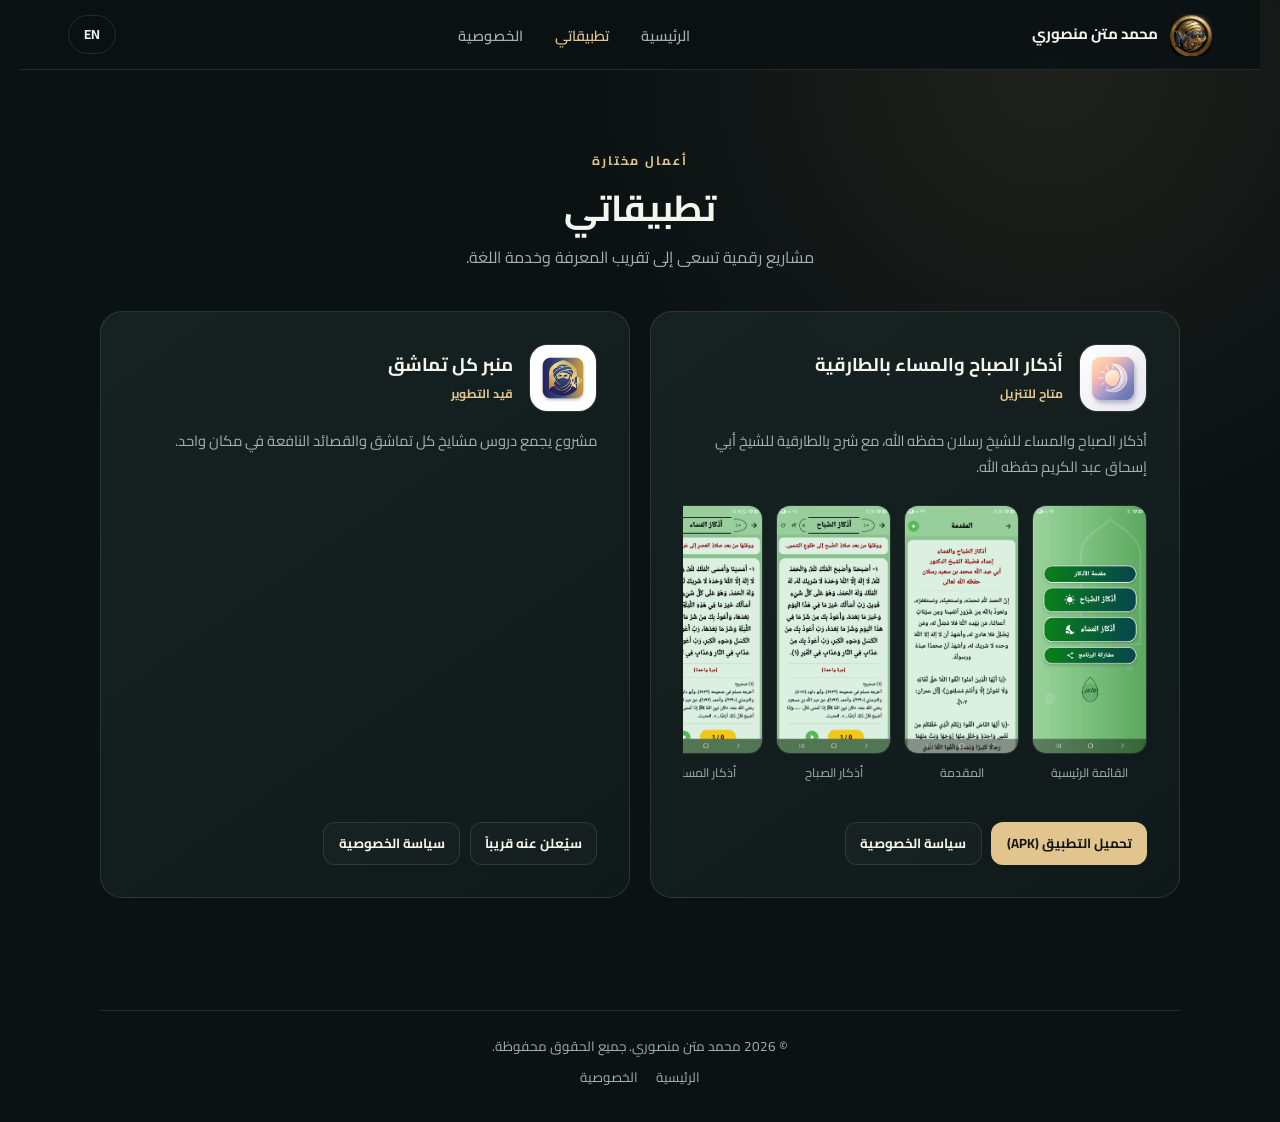
==== commit c5d8aa91: "Fix mobile app screenshot sizing" ====
--- a/apps.html
+++ b/apps.html
@@ -7,7 +7,7 @@
   <meta name="description" content="تعرّف على تطبيقات محمد متن منصوري لخدمة اللغة الطارقية والعلوم الشرعية.">
   <title data-ar="تطبيقاتي | محمد متن منصوري" data-en="My apps | Mohamed Maten Mansouri">تطبيقاتي | محمد متن منصوري</title>
   <link rel="icon" type="image/png" href="logo.png">
-  <link rel="stylesheet" href="css/style.css">
+  <link rel="stylesheet" href="css/style.css?v=portfolio-gallery-2">
 </head>
 <body>
   <a class="skip-link" href="#main" data-ar="انتقل إلى المحتوى" data-en="Skip to content">انتقل إلى المحتوى</a>
--- a/css/style.css
+++ b/css/style.css
@@ -83,10 +83,10 @@
 .app-status { display: inline-block; margin-top: .3rem; color: var(--accent-light); font-size: .76rem; font-weight: 700; }
 .app-card > p { flex: 1; margin: 0 0 1.4rem; color: var(--muted); font-size: .92rem; }
 .app-links { display: flex; flex-wrap: wrap; gap: .6rem; }
-.app-gallery { display: flex; width: 100%; gap: .8rem; overflow-x: auto; padding: .15rem .1rem .8rem; margin: 0 0 1rem; scroll-snap-type: x mandatory; scrollbar-color: rgba(226,197,142,.45) transparent; }
+.app-gallery { display: flex; width: 100%; gap: .8rem; overflow-x: auto; padding: .15rem .1rem .8rem; margin: 0 0 1rem; scroll-snap-type: x mandatory; scrollbar-color: rgba(226,197,142,.45) transparent; overscroll-behavior-inline: contain; -webkit-overflow-scrolling: touch; }
 .app-screenshot { flex: 0 0 clamp(112px, 25%, 146px); margin: 0; scroll-snap-align: start; }
 .app-screenshot img { display: block; width: 100%; aspect-ratio: 9 / 19.5; object-fit: cover; border: 1px solid var(--line); border-radius: 14px; background: var(--surface); }
-.app-screenshot figcaption { margin-top: .45rem; color: var(--muted); font-size: .76rem; text-align: center; }
+.app-screenshot figcaption { display: flex; min-height: 2.6em; align-items: flex-start; justify-content: center; margin-top: .45rem; color: var(--muted); font-size: .76rem; text-align: center; }
 
 .privacy-content { padding: clamp(1.5rem, 4vw, 2.5rem); border: 1px solid var(--line); border-radius: var(--radius); background: var(--surface); }
 .privacy-content h2 { margin: 1.8rem 0 .35rem; color: var(--accent-light); font-family: 'Cairo', sans-serif; font-size: 1.12rem; }
@@ -110,6 +110,8 @@
   .section { width: min(100% - 2rem, var(--content)); padding: 2.5rem 0; }
   .about-panel { grid-template-columns: 1fr; gap: 1.1rem; }
   .apps-grid { grid-template-columns: 1fr; }
+  .app-screenshot { flex-basis: 88px; }
+  .app-screenshot figcaption { font-size: .68rem; }
   .footer { width: min(100% - 2rem, var(--content)); }
 }
 @media (prefers-reduced-motion: reduce) { *, *::before, *::after { scroll-behavior: auto !important; animation-duration: .01ms !important; animation-iteration-count: 1 !important; transition-duration: .01ms !important; } }
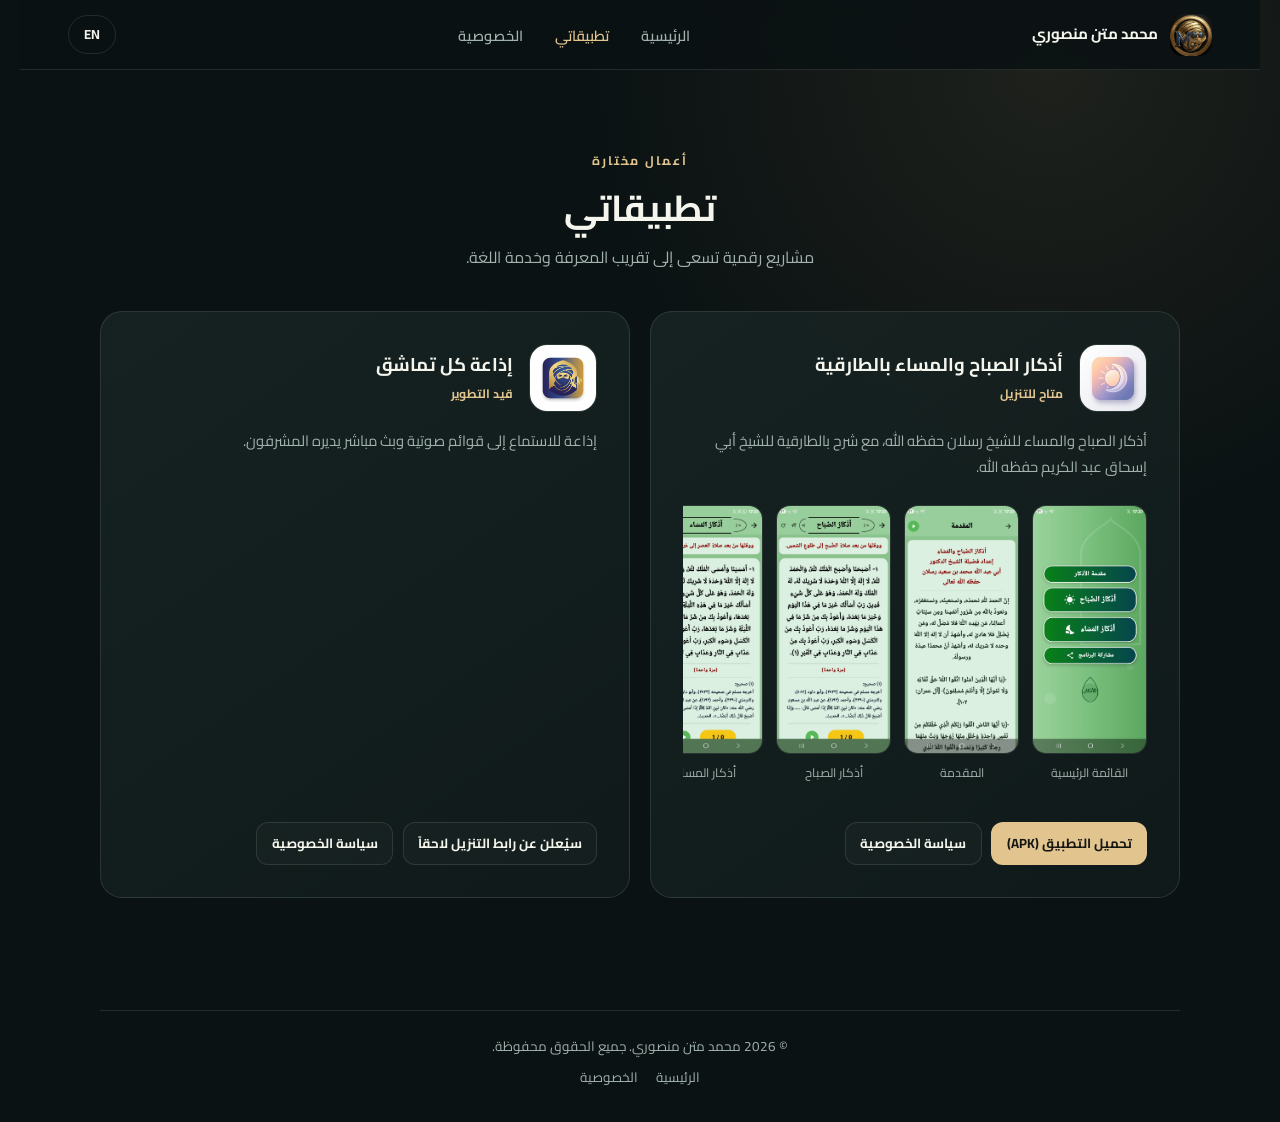
==== commit 35f8d703: "Add Minbar Radio to applications page" ====
--- a/apps.html
+++ b/apps.html
@@ -36,26 +36,14 @@
         </div>
         <p data-ar="أذكار الصباح والمساء للشيخ رسلان حفظه الله، مع شرح بالطارقية للشيخ أبي إسحاق عبد الكريم حفظه الله." data-en="Morning and evening adhkar by Sheikh Raslan, with a Tamasheq explanation by Sheikh Abu Ishaq Abdul Karim.">أذكار الصباح والمساء للشيخ رسلان حفظه الله، مع شرح بالطارقية للشيخ أبي إسحاق عبد الكريم حفظه الله.</p>
         <div class="app-gallery" data-ar-label="لقطات من تطبيق الأذكار" data-en-label="Screenshots from the adhkar app">
-          <figure class="app-screenshot">
-            <img src="images/adhkar-menu.jpg" alt="القائمة الرئيسية لتطبيق الأذكار" data-ar-alt="القائمة الرئيسية لتطبيق الأذكار" data-en-alt="The adhkar app main menu" loading="lazy" decoding="async">
-            <figcaption data-ar="القائمة الرئيسية" data-en="Main menu">القائمة الرئيسية</figcaption>
-          </figure>
-          <figure class="app-screenshot">
-            <img src="images/adhkar-intro.jpg" alt="مقدمة تطبيق الأذكار" data-ar-alt="مقدمة تطبيق الأذكار" data-en-alt="Introduction to the adhkar app" loading="lazy" decoding="async">
-            <figcaption data-ar="المقدمة" data-en="Introduction">المقدمة</figcaption>
-          </figure>
-          <figure class="app-screenshot">
-            <img src="images/adhkar-morning.jpg" alt="صفحة أذكار الصباح في التطبيق" data-ar-alt="صفحة أذكار الصباح في التطبيق" data-en-alt="Morning adhkar screen in the app" loading="lazy" decoding="async">
-            <figcaption data-ar="أذكار الصباح" data-en="Morning adhkar">أذكار الصباح</figcaption>
-          </figure>
-          <figure class="app-screenshot">
-            <img src="images/adhkar-evening.jpg" alt="صفحة أذكار المساء في التطبيق" data-ar-alt="صفحة أذكار المساء في التطبيق" data-en-alt="Evening adhkar screen in the app" loading="lazy" decoding="async">
-            <figcaption data-ar="أذكار المساء" data-en="Evening adhkar">أذكار المساء</figcaption>
-          </figure>
+          <figure class="app-screenshot"><img src="images/adhkar-menu.jpg" alt="القائمة الرئيسية لتطبيق الأذكار" data-ar-alt="القائمة الرئيسية لتطبيق الأذكار" data-en-alt="The adhkar app main menu" loading="lazy" decoding="async"><figcaption data-ar="القائمة الرئيسية" data-en="Main menu">القائمة الرئيسية</figcaption></figure>
+          <figure class="app-screenshot"><img src="images/adhkar-intro.jpg" alt="مقدمة تطبيق الأذكار" data-ar-alt="مقدمة تطبيق الأذكار" data-en-alt="Introduction to the adhkar app" loading="lazy" decoding="async"><figcaption data-ar="المقدمة" data-en="Introduction">المقدمة</figcaption></figure>
+          <figure class="app-screenshot"><img src="images/adhkar-morning.jpg" alt="صفحة أذكار الصباح في التطبيق" data-ar-alt="صفحة أذكار الصباح في التطبيق" data-en-alt="Morning adhkar screen in the app" loading="lazy" decoding="async"><figcaption data-ar="أذكار الصباح" data-en="Morning adhkar">أذكار الصباح</figcaption></figure>
+          <figure class="app-screenshot"><img src="images/adhkar-evening.jpg" alt="صفحة أذكار المساء في التطبيق" data-ar-alt="صفحة أذكار المساء في التطبيق" data-en-alt="Evening adhkar screen in the app" loading="lazy" decoding="async"><figcaption data-ar="أذكار المساء" data-en="Evening adhkar">أذكار المساء</figcaption></figure>
         </div>
         <div class="app-links">
           <a href="https://drive.google.com/file/d/16GM3_fDVfsERmucvInl0demJYRujtEMw/view?usp=sharing" target="_blank" rel="noopener noreferrer" class="btn btn-primary btn-small" data-ar="تحميل التطبيق (APK)" data-en="Download app (APK)">تحميل التطبيق (APK)</a>
-          <a href="privacy.html" class="btn btn-outline btn-small" data-ar="سياسة الخصوصية" data-en="Privacy policy">سياسة الخصوصية</a>
+          <a href="privacy-adkhar.html" class="btn btn-outline btn-small" data-ar="سياسة الخصوصية" data-en="Privacy policy">سياسة الخصوصية</a>
         </div>
       </article>
 
@@ -63,14 +51,14 @@
         <div class="app-card-top">
           <img src="minbar.png" alt="" class="app-icon">
           <div>
-            <h2 data-ar="منبر كل تماشق" data-en="Minbar Koul Tamasheq">منبر كل تماشق</h2>
+            <h2 data-ar="إذاعة كل تماشق" data-en="Radio Kul Tamasheq">إذاعة كل تماشق</h2>
             <span class="app-status" data-ar="قيد التطوير" data-en="In development">قيد التطوير</span>
           </div>
         </div>
-        <p data-ar="مشروع يجمع دروس مشايخ كل تماشق والقصائد النافعة في مكان واحد." data-en="A project bringing together lessons from Tamasheq scholars and beneficial poetry in one place.">مشروع يجمع دروس مشايخ كل تماشق والقصائد النافعة في مكان واحد.</p>
+        <p data-ar="إذاعة للاستماع إلى قوائم صوتية وبث مباشر يديره المشرفون." data-en="A radio app for listening to curated audio playlists and administrator-run live broadcasts.">إذاعة للاستماع إلى قوائم صوتية وبث مباشر يديره المشرفون.</p>
         <div class="app-links">
-          <span class="btn btn-outline btn-small" aria-disabled="true" data-ar="سيُعلن عنه قريباً" data-en="Coming soon">سيُعلن عنه قريباً</span>
-          <a href="privacy.html" class="btn btn-outline btn-small" data-ar="سياسة الخصوصية" data-en="Privacy policy">سياسة الخصوصية</a>
+          <span class="btn btn-outline btn-small" aria-disabled="true" data-ar="سيُعلن عن رابط التنزيل لاحقاً" data-en="Download link coming soon">سيُعلن عن رابط التنزيل لاحقاً</span>
+          <a href="privacy-radio.html" class="btn btn-outline btn-small" data-ar="سياسة الخصوصية" data-en="Privacy policy">سياسة الخصوصية</a>
         </div>
       </article>
     </div>
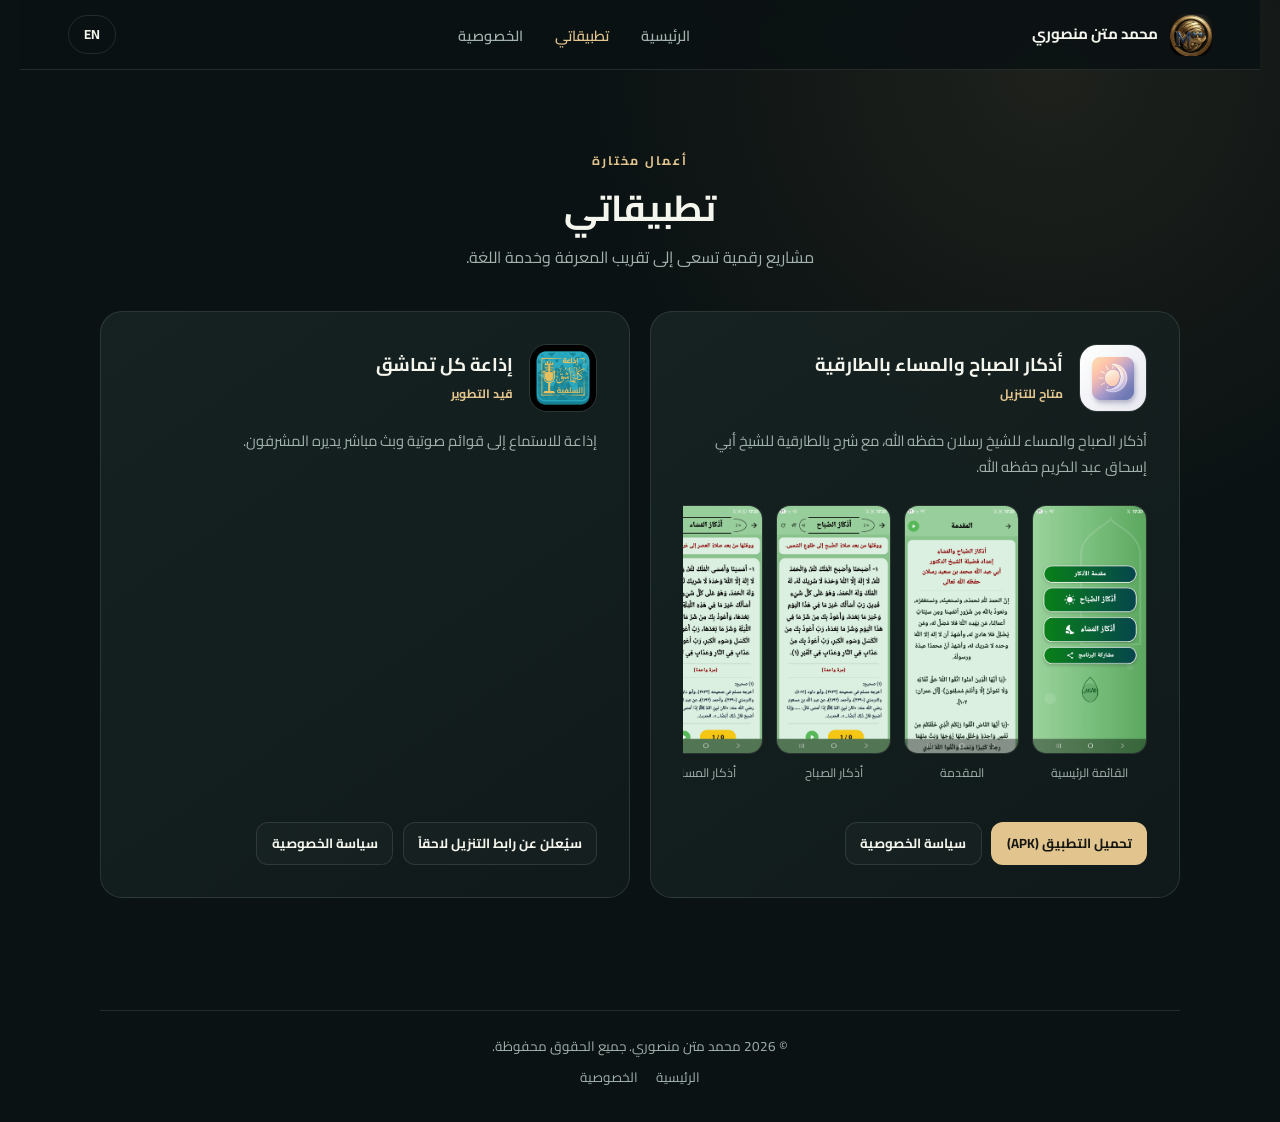
==== commit 69d24a63: "Use the app launcher icon on the applications page" ====
--- a/apps.html
+++ b/apps.html
@@ -49,7 +49,7 @@
 
       <article class="app-card">
         <div class="app-card-top">
-          <img src="minbar.png" alt="" class="app-icon">
+          <img src="images/ic_launcher.png" alt="" class="app-icon">
           <div>
             <h2 data-ar="إذاعة كل تماشق" data-en="Radio Kul Tamasheq">إذاعة كل تماشق</h2>
             <span class="app-status" data-ar="قيد التطوير" data-en="In development">قيد التطوير</span>
